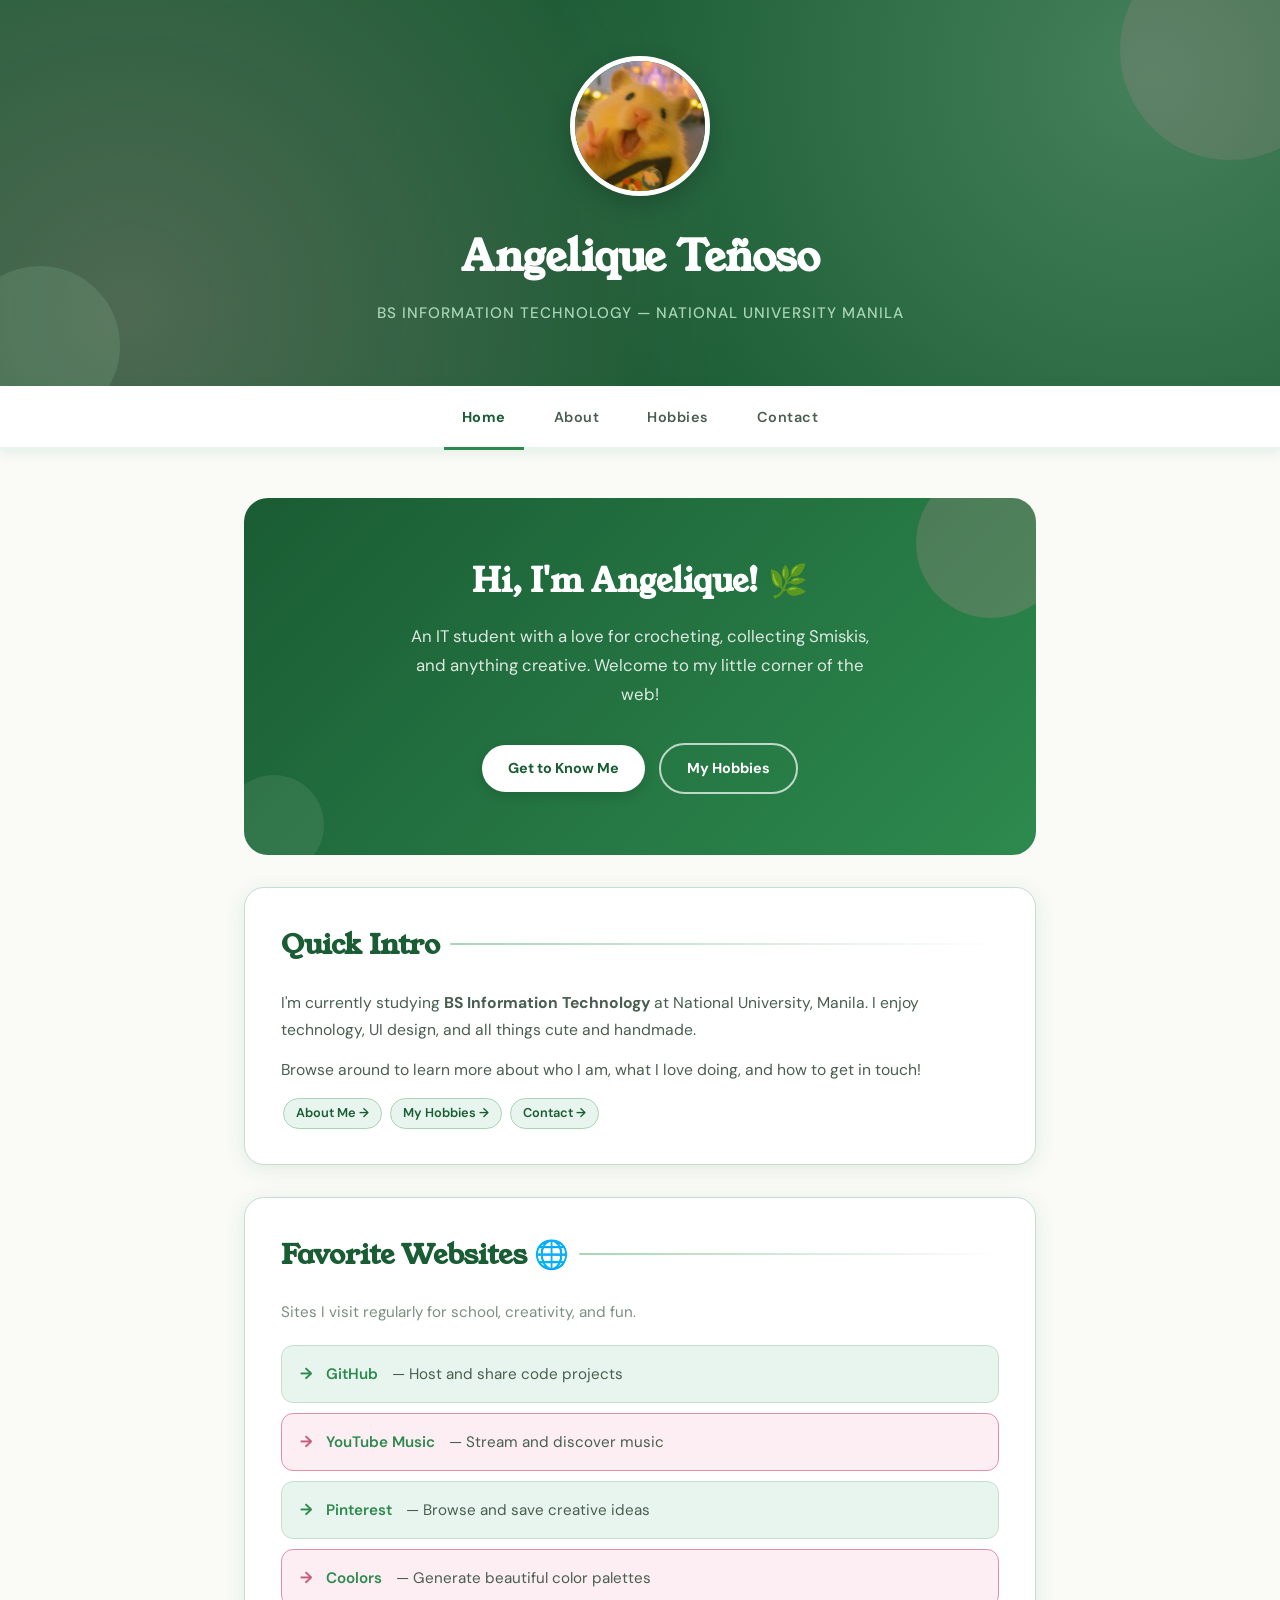
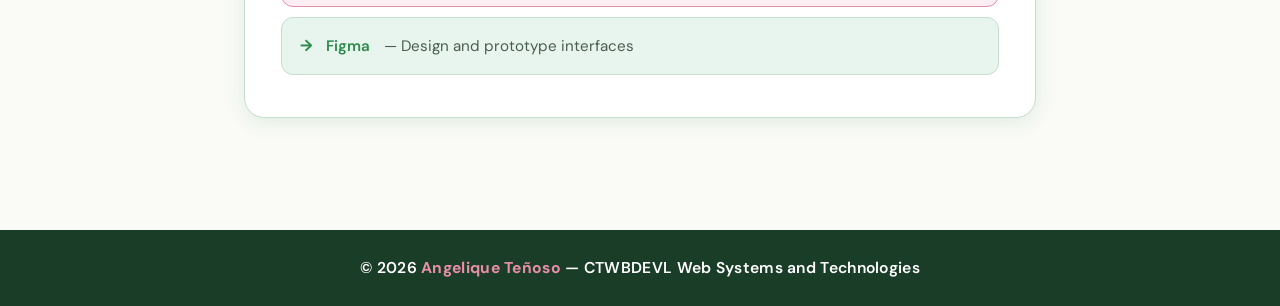
==== index.html @ 9c68dbc4 "Week 3 lab" ====
<!DOCTYPE html>
<html lang="en">
<head>
  <meta charset="UTF-8" />
  <meta name="viewport" content="width=device-width, initial-scale=1.0" />
  <title>Angelique Teñoso</title>
  <link rel="stylesheet" href="style.css" />
</head>
<body>

  <header>
    <img src="cuteee.jpg" alt="Profile photo of Angelique Teñoso" />
    <h1>Angelique Teñoso</h1>
    <p>BS Information Technology &mdash; National University Manila</p>
  </header>

  <nav>
    <a href="index.html" class="active">Home</a>
    <a href="about.html">About</a>
    <a href="hobbies.html">Hobbies</a>
    <a href="contact.html">Contact</a>
  </nav>

  <main>

    <section class="hero">
      <h2>Hi, I'm Angelique! 🌿</h2>
      <p>An IT student with a love for crocheting, collecting Smiskis, and anything creative. Welcome to my little corner of the web!</p>
      <a href="about.html" class="btn">Get to Know Me</a>
      <a href="hobbies.html" class="btn outline">My Hobbies</a>
    </section>

    <section class="card">
      <h2>Quick Intro</h2>
      <p>I'm currently studying <strong>BS Information Technology</strong> at National University, Manila. I enjoy technology, UI design, and all things cute and handmade.</p>
      <p>Browse around to learn more about who I am, what I love doing, and how to get in touch!</p>
      <a href="about.html" class="tag">About Me →</a>
      <a href="hobbies.html" class="tag">My Hobbies →</a>
      <a href="contact.html" class="tag">Contact →</a>
    </section>

    <section class="card">
      <h2>Favorite Websites 🌐</h2>
      <p class="section-intro">Sites I visit regularly for school, creativity, and fun.</p>
      <ul class="site-list">
        <li><a href="https://www.github.com" target="_blank">GitHub</a> &mdash; Host and share code projects</li>
        <li><a href="https://music.youtube.com" target="_blank">YouTube Music</a> &mdash; Stream and discover music</li>
        <li><a href="https://www.pinterest.com" target="_blank">Pinterest</a> &mdash; Browse and save creative ideas</li>
        <li><a href="https://coolors.co" target="_blank">Coolors</a> &mdash; Generate beautiful color palettes</li>
        <li><a href="https://www.figma.com" target="_blank">Figma</a> &mdash; Design and prototype interfaces</li>
      </ul>
    </section>

  </main>

  <footer>
    <p>&copy; 2026 <span>Angelique Teñoso</span> &mdash; CTWBDEVL Web Systems and Technologies</p>
  </footer>

</body>
</html>
---- style.css ----
@import url('https://fonts.googleapis.com/css2?family=DM+Sans:wght@300;400;500;600;700&family=Young+Serif&display=swap');

:root {
  --green:        #2d8a4e;
  --green-dark:   #1a5c34;
  --green-light:  #e8f5ee;
  --green-mid:    #a8d5b5;
  --pink:         #e88fa8;
  --pink-light:   #fceef3;
  --pink-dark:    #c45c7a;
  --cream:        #fafaf7;
  --white:        #ffffff;
  --text:         #1e2a22;
  --text-mid:     #4a5e50;
  --text-light:   #7a9080;
  --border:       #c5dece;
  --shadow:       rgba(45, 138, 78, 0.12);
}

* { margin: 0; padding: 0; box-sizing: border-box; }
html { scroll-behavior: smooth; }

body {
  font-family: 'DM Sans', sans-serif;
  background-color: var(--cream);
  color: var(--text);
  line-height: 1.75;
  font-size: 16px;
}

header {
  background-color: var(--green-dark);
  background-image:
    radial-gradient(circle at 10% 80%, rgba(232,143,168,0.25) 0%, transparent 50%),
    radial-gradient(circle at 90% 20%, rgba(168,213,181,0.3) 0%, transparent 50%);
  text-align: center;
  padding: 56px 24px 48px;
  position: relative;
  overflow: hidden;
}

header::before {
  content: '';
  position: absolute;
  top: -60px; right: -60px;
  width: 220px; height: 220px;
  border-radius: 50%;
  background: rgba(232,143,168,0.15);
}

header::after {
  content: '';
  position: absolute;
  bottom: -40px; left: -40px;
  width: 160px; height: 160px;
  border-radius: 50%;
  background: rgba(168,213,181,0.15);
}

header img {
  width: 140px;
  height: 140px;
  border-radius: 50%;
  object-fit: cover;
  border: 5px solid var(--white);
  box-shadow: 0 8px 24px rgba(0,0,0,0.2);
  margin-bottom: 16px;
  position: relative;
  z-index: 1;
}

header h1 {
  font-family: 'Young Serif', serif;
  font-size: 2.6rem;
  color: var(--white);
  letter-spacing: -0.5px;
  position: relative;
  z-index: 1;
}

header p {
  font-size: 0.95rem;
  color: var(--green-mid);
  font-weight: 500;
  letter-spacing: 1px;
  text-transform: uppercase;
  margin-top: 6px;
  position: relative;
  z-index: 1;
}

nav {
  background-color: var(--white);
  border-bottom: 3px solid var(--green-light);
  text-align: center;
  padding: 0 24px;
  position: sticky;
  top: 0;
  z-index: 100;
  box-shadow: 0 2px 12px var(--shadow);
}

nav a {
  color: var(--text-mid);
  text-decoration: none;
  font-weight: 600;
  font-size: 0.9rem;
  letter-spacing: 0.5px;
  margin: 0 4px;
  padding: 16px 18px;
  display: inline-block;
  border-bottom: 3px solid transparent;
  transition: color 0.2s, border-color 0.2s;
  position: relative;
  top: 3px;
}

nav a:hover {
  color: var(--green);
  border-bottom-color: var(--pink);
}

nav a.active {
  color: var(--green-dark);
  border-bottom-color: var(--green);
  font-weight: 700;
}

main {
  max-width: 840px;
  margin: 0 auto;
  padding: 48px 24px 80px;
}

h2 {
  font-family: 'Young Serif', serif;
  font-size: 1.75rem;
  color: var(--green-dark);
  margin-bottom: 20px;
  display: flex;
  align-items: center;
  gap: 10px;
}

h2::after {
  content: '';
  flex: 1;
  height: 2px;
  background: linear-gradient(to right, var(--green-mid), transparent);
  border-radius: 2px;
}

h3 {
  font-family: 'Young Serif', serif;
  font-size: 1.1rem;
  color: var(--green-dark);
  margin-bottom: 8px;
}

.card {
  background: var(--white);
  border: 1px solid var(--border);
  border-radius: 20px;
  padding: 32px 36px;
  margin-bottom: 32px;
  box-shadow: 0 4px 20px var(--shadow);
  transition: box-shadow 0.2s;
}

.card:hover {
  box-shadow: 0 8px 32px rgba(45,138,78,0.18);
}

.hero {
  background: linear-gradient(135deg, var(--green-dark) 0%, var(--green) 100%);
  border-radius: 24px;
  padding: 56px 40px;
  text-align: center;
  margin-bottom: 32px;
  position: relative;
  overflow: hidden;
}

.hero::before {
  content: '';
  position: absolute;
  top: -30px; right: -30px;
  width: 150px; height: 150px;
  border-radius: 50%;
  background: rgba(232,143,168,0.2);
}

.hero::after {
  content: '';
  position: absolute;
  bottom: -20px; left: -20px;
  width: 100px; height: 100px;
  border-radius: 50%;
  background: rgba(255,255,255,0.08);
}

.hero h2 {
  font-size: 2rem;
  color: var(--white);
  display: block;
  margin-bottom: 12px;
}

.hero h2::after { display: none; }

.hero p {
  color: rgba(255,255,255,0.85);
  font-size: 1.05rem;
  max-width: 480px;
  margin: 0 auto 28px;
}

.btn {
  display: inline-block;
  background-color: var(--white);
  color: var(--green-dark);
  padding: 11px 26px;
  border-radius: 50px;
  font-weight: 700;
  font-size: 0.9rem;
  text-decoration: none;
  margin: 5px;
  transition: transform 0.15s, box-shadow 0.15s;
  box-shadow: 0 4px 12px rgba(0,0,0,0.12);
}

.btn:hover {
  transform: translateY(-2px);
  box-shadow: 0 6px 18px rgba(0,0,0,0.18);
  text-decoration: none;
  color: var(--green-dark);
}

.btn.outline {
  background-color: transparent;
  color: var(--white);
  border: 2px solid rgba(255,255,255,0.7);
  box-shadow: none;
}

.btn.outline:hover {
  background-color: rgba(255,255,255,0.15);
  color: var(--white);
}

p {
  margin-bottom: 12px;
  color: var(--text-mid);
  font-size: 0.98rem;
}

a {
  color: var(--green);
  font-weight: 600;
  text-decoration: none;
}

a:hover {
  color: var(--pink-dark);
  text-decoration: underline;
}

.hobby-grid {
  display: grid;
  grid-template-columns: repeat(auto-fill, minmax(160px, 1fr));
  gap: 12px;
  list-style: none;
  padding: 0;
}

.hobby-grid li {
  background: var(--green-light);
  border: 1.5px solid var(--green-mid);
  border-radius: 14px;
  padding: 14px 12px;
  text-align: center;
  font-weight: 600;
  color: var(--green-dark);
  font-size: 0.9rem;
  margin: 0;
  transition: transform 0.15s, box-shadow 0.15s;
}

.hobby-grid li:hover {
  transform: translateY(-3px);
  box-shadow: 0 6px 16px var(--shadow);
}

.hobby-grid li:nth-child(even) {
  background: var(--pink-light);
  border-color: var(--pink);
  color: var(--pink-dark);
}

.site-list {
  list-style: none;
  padding: 0;
}

.site-list li {
  display: flex;
  align-items: center;
  gap: 14px;
  padding: 14px 18px;
  margin-bottom: 10px;
  background: var(--green-light);
  border-radius: 12px;
  border: 1px solid var(--border);
  transition: background 0.15s, transform 0.15s;
  font-size: 0.95rem;
  color: var(--text-mid);
}

.site-list li:hover {
  background: var(--green-mid);
  transform: translateX(4px);
}

.site-list li::before {
  content: '→';
  color: var(--green);
  font-weight: 700;
  font-size: 1rem;
  flex-shrink: 0;
}

.site-list li:nth-child(even) {
  background: var(--pink-light);
  border-color: var(--pink);
}

.site-list li:nth-child(even)::before {
  color: var(--pink-dark);
}

.site-list li:nth-child(even):hover {
  background: var(--pink);
}

.detail-row {
  display: flex;
  align-items: baseline;
  gap: 12px;
  padding: 12px 0;
  border-bottom: 1px solid var(--green-light);
  font-size: 0.96rem;
}

.detail-row:last-child {
  border-bottom: none;
}

.detail-label {
  font-weight: 700;
  color: var(--green-dark);
  min-width: 90px;
  font-size: 0.82rem;
  text-transform: uppercase;
  letter-spacing: 0.8px;
}

.contact-item {
  display: flex;
  align-items: center;
  gap: 14px;
  padding: 14px 0;
  border-bottom: 1px solid var(--green-light);
  font-size: 0.96rem;
}

.contact-item:last-child {
  border-bottom: none;
}

.contact-label {
  font-weight: 700;
  color: var(--green-dark);
  min-width: 90px;
  font-size: 0.82rem;
  text-transform: uppercase;
  letter-spacing: 0.8px;
}

.tag {
  display: inline-block;
  background: var(--green-light);
  color: var(--green-dark);
  border: 1px solid var(--green-mid);
  border-radius: 50px;
  padding: 3px 12px;
  font-size: 0.8rem;
  font-weight: 600;
  margin: 3px 2px;
}

.section-intro {
  color: var(--text-light);
  font-size: 0.95rem;
  margin-bottom: 20px;
}

footer {
  background-color: #1a3d28;
  color: #ffffff;
  text-align: center;
  padding: 24px 20px;
  font-size: 1rem;
  font-weight: 600;
  letter-spacing: 0.3px;
}

footer span {
  color: var(--pink);
  font-weight: 700;
}

@media (max-width: 600px) {
  header h1 { font-size: 1.9rem; }
  nav a { padding: 14px 12px; font-size: 0.85rem; margin: 0 2px; }
  main { padding: 32px 16px 60px; }
  .card { padding: 24px 20px; }
  .hero { padding: 40px 24px; }
  .hobby-grid { grid-template-columns: repeat(2, 1fr); }
}

footer p {
  color: #ffffff;
  margin-bottom: 0;
}
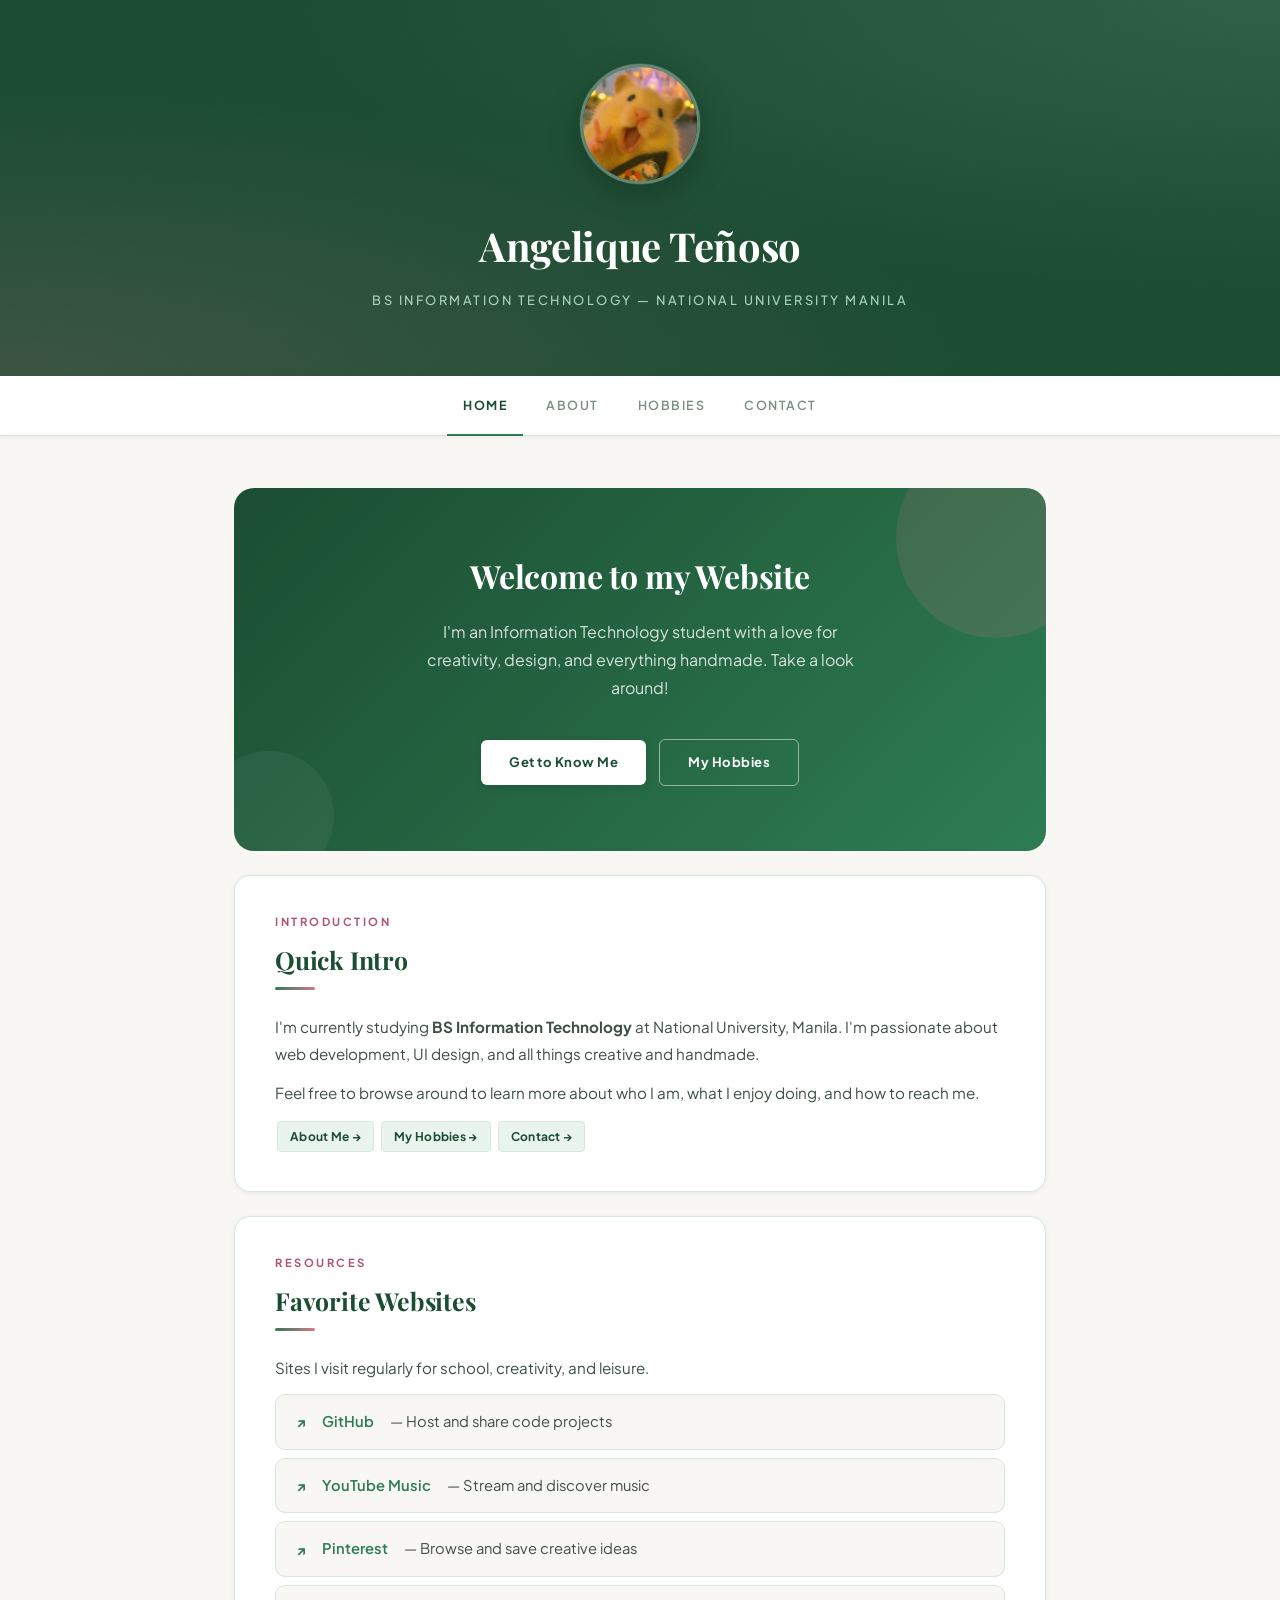
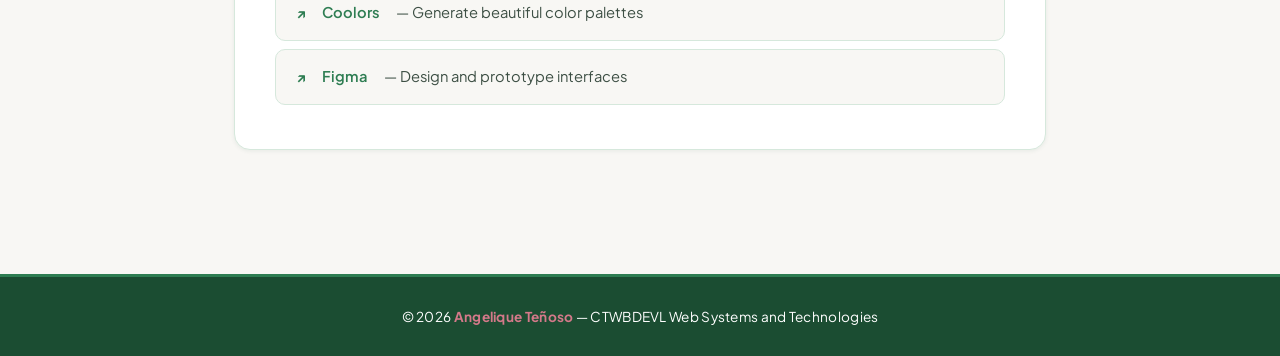
==== commit dcb92585: "Week 5 - Box Model Improvements" ====
--- a/index.html
+++ b/index.html
@@ -24,24 +24,28 @@
   <main>
 
     <section class="hero">
-      <h2>Hi, I'm Angelique! 🌿</h2>
-      <p>An IT student with a love for crocheting, collecting Smiskis, and anything creative. Welcome to my little corner of the web!</p>
+      <h2>Welcome to my Website</h2>
+      <p>I'm an Information Technology student with a love for creativity, design, and everything handmade. Take a look around!</p>
       <a href="about.html" class="btn">Get to Know Me</a>
       <a href="hobbies.html" class="btn outline">My Hobbies</a>
     </section>
 
     <section class="card">
+      <span class="section-eyebrow">Introduction</span>
       <h2>Quick Intro</h2>
-      <p>I'm currently studying <strong>BS Information Technology</strong> at National University, Manila. I enjoy technology, UI design, and all things cute and handmade.</p>
-      <p>Browse around to learn more about who I am, what I love doing, and how to get in touch!</p>
+      <div class="section-divider"></div>
+      <p>I'm currently studying <strong>BS Information Technology</strong> at National University, Manila. I'm passionate about web development, UI design, and all things creative and handmade.</p>
+      <p>Feel free to browse around to learn more about who I am, what I enjoy doing, and how to reach me.</p>
       <a href="about.html" class="tag">About Me →</a>
       <a href="hobbies.html" class="tag">My Hobbies →</a>
       <a href="contact.html" class="tag">Contact →</a>
     </section>
 
     <section class="card">
-      <h2>Favorite Websites 🌐</h2>
-      <p class="section-intro">Sites I visit regularly for school, creativity, and fun.</p>
+      <span class="section-eyebrow">Resources</span>
+      <h2>Favorite Websites</h2>
+      <div class="section-divider"></div>
+      <p class="section-intro">Sites I visit regularly for school, creativity, and leisure.</p>
       <ul class="site-list">
         <li><a href="https://www.github.com" target="_blank">GitHub</a> &mdash; Host and share code projects</li>
         <li><a href="https://music.youtube.com" target="_blank">YouTube Music</a> &mdash; Stream and discover music</li>
--- a/style.css
+++ b/style.css
@@ -1,40 +1,49 @@
-@import url('https://fonts.googleapis.com/css2?family=DM+Sans:wght@300;400;500;600;700&family=Young+Serif&display=swap');
-
+/* ── GOOGLE FONTS ── */
+@import url('https://fonts.googleapis.com/css2?family=Plus+Jakarta+Sans:wght@300;400;500;600;700&family=Playfair+Display:wght@600;700&display=swap');
+
+/* ── VARIABLES ── */
 :root {
-  --green:        #2d8a4e;
-  --green-dark:   #1a5c34;
-  --green-light:  #e8f5ee;
-  --green-mid:    #a8d5b5;
-  --pink:         #e88fa8;
-  --pink-light:   #fceef3;
-  --pink-dark:    #c45c7a;
-  --cream:        #fafaf7;
+  --green:        #2e7d52;
+  --green-dark:   #1b4d32;
+  --green-light:  #eaf4ee;
+  --green-mid:    #a8d5b8;
+  --pink:         #d4798a;
+  --pink-light:   #fdf0f3;
+  --pink-dark:    #b05570;
+  --cream:        #f8f7f4;
   --white:        #ffffff;
-  --text:         #1e2a22;
-  --text-mid:     #4a5e50;
-  --text-light:   #7a9080;
-  --border:       #c5dece;
-  --shadow:       rgba(45, 138, 78, 0.12);
-}
-
+  --text:         #1a1f1c;
+  --text-mid:     #3d4f44;
+  --text-light:   #7a8f82;
+  --border:       #d6e8dc;
+  --shadow-sm:    0 1px 4px rgba(30,80,50,0.08);
+  --shadow-md:    0 4px 20px rgba(30,80,50,0.10);
+  --shadow-lg:    0 8px 40px rgba(30,80,50,0.13);
+}
+
+/* ── RESET ── */
 * { margin: 0; padding: 0; box-sizing: border-box; }
 html { scroll-behavior: smooth; }
 
+/* ── BASE ── */
 body {
-  font-family: 'DM Sans', sans-serif;
+  font-family: 'Plus Jakarta Sans', sans-serif;
   background-color: var(--cream);
   color: var(--text);
   line-height: 1.75;
-  font-size: 16px;
-}
-
+  font-size: 15px;
+}
+
+/* ══════════════════════════════
+   HEADER
+══════════════════════════════ */
 header {
   background-color: var(--green-dark);
   background-image:
-    radial-gradient(circle at 10% 80%, rgba(232,143,168,0.25) 0%, transparent 50%),
-    radial-gradient(circle at 90% 20%, rgba(168,213,181,0.3) 0%, transparent 50%);
+    radial-gradient(ellipse at 0% 100%, rgba(212,121,138,0.18) 0%, transparent 55%),
+    radial-gradient(ellipse at 100% 0%, rgba(168,213,184,0.15) 0%, transparent 55%);
+  padding: 64px 24px 52px;
   text-align: center;
-  padding: 56px 24px 48px;
   position: relative;
   overflow: hidden;
 }
@@ -42,82 +51,83 @@
 header::before {
   content: '';
   position: absolute;
-  top: -60px; right: -60px;
-  width: 220px; height: 220px;
-  border-radius: 50%;
-  background: rgba(232,143,168,0.15);
-}
-
-header::after {
-  content: '';
-  position: absolute;
-  bottom: -40px; left: -40px;
-  width: 160px; height: 160px;
-  border-radius: 50%;
-  background: rgba(168,213,181,0.15);
+  inset: 0;
+  background: repeating-linear-gradient(
+    -45deg,
+    transparent,
+    transparent 40px,
+    rgba(255,255,255,0.015) 40px,
+    rgba(255,255,255,0.015) 41px
+  );
 }
 
 header img {
-  width: 140px;
-  height: 140px;
+  width: 120px;
+  height: 120px;
   border-radius: 50%;
   object-fit: cover;
-  border: 5px solid var(--white);
-  box-shadow: 0 8px 24px rgba(0,0,0,0.2);
-  margin-bottom: 16px;
-  position: relative;
-  z-index: 1;
+  border: 3px solid rgba(255,255,255,0.3);
+  outline: 1px solid rgba(255,255,255,0.1);
+  margin-bottom: 20px;
+  position: relative;
+  z-index: 1;
+  box-shadow: 0 8px 32px rgba(0,0,0,0.25);
 }
 
 header h1 {
-  font-family: 'Young Serif', serif;
-  font-size: 2.6rem;
+  font-family: 'Playfair Display', serif;
+  font-size: 2.5rem;
   color: var(--white);
-  letter-spacing: -0.5px;
-  position: relative;
-  z-index: 1;
+  letter-spacing: -0.3px;
+  position: relative;
+  z-index: 1;
+  font-weight: 700;
 }
 
 header p {
-  font-size: 0.95rem;
+  font-size: 0.8rem;
   color: var(--green-mid);
   font-weight: 500;
-  letter-spacing: 1px;
+  letter-spacing: 2.5px;
   text-transform: uppercase;
-  margin-top: 6px;
-  position: relative;
-  z-index: 1;
-}
-
+  margin-top: 8px;
+  position: relative;
+  z-index: 1;
+}
+
+/* ══════════════════════════════
+   NAV
+══════════════════════════════ */
 nav {
   background-color: var(--white);
-  border-bottom: 3px solid var(--green-light);
+  border-bottom: 1px solid var(--border);
   text-align: center;
   padding: 0 24px;
   position: sticky;
   top: 0;
   z-index: 100;
-  box-shadow: 0 2px 12px var(--shadow);
+  box-shadow: var(--shadow-sm);
 }
 
 nav a {
-  color: var(--text-mid);
+  color: var(--text-light);
   text-decoration: none;
   font-weight: 600;
-  font-size: 0.9rem;
-  letter-spacing: 0.5px;
-  margin: 0 4px;
-  padding: 16px 18px;
+  font-size: 0.78rem;
+  letter-spacing: 1.5px;
+  text-transform: uppercase;
+  margin: 0 2px;
+  padding: 18px 16px;
   display: inline-block;
-  border-bottom: 3px solid transparent;
+  border-bottom: 2px solid transparent;
   transition: color 0.2s, border-color 0.2s;
   position: relative;
-  top: 3px;
+  top: 1px;
 }
 
 nav a:hover {
   color: var(--green);
-  border-bottom-color: var(--pink);
+  border-bottom-color: var(--green-mid);
 }
 
 nav a.active {
@@ -126,57 +136,72 @@
   font-weight: 700;
 }
 
+/* ══════════════════════════════
+   MAIN
+══════════════════════════════ */
 main {
-  max-width: 840px;
+  max-width: 860px;
   margin: 0 auto;
-  padding: 48px 24px 80px;
-}
-
+  padding: 52px 24px 100px;
+}
+
+/* ══════════════════════════════
+   HEADINGS
+══════════════════════════════ */
 h2 {
-  font-family: 'Young Serif', serif;
-  font-size: 1.75rem;
-  color: var(--green-dark);
-  margin-bottom: 20px;
-  display: flex;
-  align-items: center;
-  gap: 10px;
-}
-
-h2::after {
-  content: '';
-  flex: 1;
-  height: 2px;
-  background: linear-gradient(to right, var(--green-mid), transparent);
+  font-family: 'Playfair Display', serif;
+  font-size: 1.55rem;
+  color: var(--green-dark);
+  margin-bottom: 6px;
+  font-weight: 700;
+  letter-spacing: -0.2px;
+}
+
+.section-eyebrow {
+  font-size: 0.7rem;
+  font-weight: 700;
+  letter-spacing: 2.5px;
+  text-transform: uppercase;
+  color: var(--pink-dark);
+  margin-bottom: 6px;
+  display: block;
+}
+
+.section-divider {
+  width: 40px;
+  height: 3px;
+  background: linear-gradient(to right, var(--green), var(--pink));
   border-radius: 2px;
-}
-
-h3 {
-  font-family: 'Young Serif', serif;
-  font-size: 1.1rem;
-  color: var(--green-dark);
-  margin-bottom: 8px;
-}
-
+  margin-bottom: 24px;
+}
+
+/* ══════════════════════════════
+   CARDS
+══════════════════════════════ */
 .card {
   background: var(--white);
   border: 1px solid var(--border);
-  border-radius: 20px;
-  padding: 32px 36px;
-  margin-bottom: 32px;
-  box-shadow: 0 4px 20px var(--shadow);
-  transition: box-shadow 0.2s;
+  border-radius: 16px;
+  padding: 36px 40px;
+  margin-bottom: 24px;
+  box-shadow: var(--shadow-sm);
+  transition: box-shadow 0.25s, transform 0.25s;
 }
 
 .card:hover {
-  box-shadow: 0 8px 32px rgba(45,138,78,0.18);
-}
-
+  box-shadow: var(--shadow-md);
+  transform: translateY(-2px);
+}
+
+/* ══════════════════════════════
+   HERO
+══════════════════════════════ */
 .hero {
   background: linear-gradient(135deg, var(--green-dark) 0%, var(--green) 100%);
-  border-radius: 24px;
-  padding: 56px 40px;
+  border-radius: 20px;
+  padding: 60px 48px;
   text-align: center;
-  margin-bottom: 32px;
+  margin-bottom: 24px;
   position: relative;
   overflow: hidden;
 }
@@ -184,54 +209,63 @@
 .hero::before {
   content: '';
   position: absolute;
-  top: -30px; right: -30px;
-  width: 150px; height: 150px;
+  top: -50px; right: -50px;
+  width: 200px; height: 200px;
   border-radius: 50%;
-  background: rgba(232,143,168,0.2);
+  background: rgba(212,121,138,0.15);
 }
 
 .hero::after {
   content: '';
   position: absolute;
-  bottom: -20px; left: -20px;
-  width: 100px; height: 100px;
+  bottom: -30px; left: -30px;
+  width: 130px; height: 130px;
   border-radius: 50%;
-  background: rgba(255,255,255,0.08);
+  background: rgba(255,255,255,0.05);
 }
 
 .hero h2 {
   font-size: 2rem;
   color: var(--white);
   display: block;
-  margin-bottom: 12px;
-}
-
-.hero h2::after { display: none; }
+  margin-bottom: 14px;
+  position: relative;
+  z-index: 1;
+}
 
 .hero p {
-  color: rgba(255,255,255,0.85);
-  font-size: 1.05rem;
-  max-width: 480px;
-  margin: 0 auto 28px;
-}
-
+  color: rgba(255,255,255,0.82);
+  font-size: 1rem;
+  max-width: 460px;
+  margin: 0 auto 32px;
+  position: relative;
+  z-index: 1;
+  font-weight: 400;
+}
+
+/* ══════════════════════════════
+   BUTTONS
+══════════════════════════════ */
 .btn {
   display: inline-block;
   background-color: var(--white);
   color: var(--green-dark);
-  padding: 11px 26px;
-  border-radius: 50px;
-  font-weight: 700;
-  font-size: 0.9rem;
+  padding: 11px 28px;
+  border-radius: 6px;
+  font-weight: 700;
+  font-size: 0.82rem;
+  letter-spacing: 0.5px;
   text-decoration: none;
   margin: 5px;
-  transition: transform 0.15s, box-shadow 0.15s;
-  box-shadow: 0 4px 12px rgba(0,0,0,0.12);
+  transition: transform 0.15s, box-shadow 0.15s, background 0.15s;
+  box-shadow: 0 2px 8px rgba(0,0,0,0.12);
+  position: relative;
+  z-index: 1;
 }
 
 .btn:hover {
   transform: translateY(-2px);
-  box-shadow: 0 6px 18px rgba(0,0,0,0.18);
+  box-shadow: 0 6px 20px rgba(0,0,0,0.18);
   text-decoration: none;
   color: var(--green-dark);
 }
@@ -239,21 +273,29 @@
 .btn.outline {
   background-color: transparent;
   color: var(--white);
-  border: 2px solid rgba(255,255,255,0.7);
+  border: 1.5px solid rgba(255,255,255,0.5);
   box-shadow: none;
 }
 
 .btn.outline:hover {
-  background-color: rgba(255,255,255,0.15);
+  background-color: rgba(255,255,255,0.12);
   color: var(--white);
-}
-
+  border-color: rgba(255,255,255,0.8);
+}
+
+/* ══════════════════════════════
+   PARAGRAPHS
+══════════════════════════════ */
 p {
   margin-bottom: 12px;
   color: var(--text-mid);
-  font-size: 0.98rem;
-}
-
+  font-size: 0.95rem;
+  font-weight: 400;
+}
+
+/* ══════════════════════════════
+   LINKS
+══════════════════════════════ */
 a {
   color: var(--green);
   font-weight: 600;
@@ -265,153 +307,154 @@
   text-decoration: underline;
 }
 
+/* ══════════════════════════════
+   HOBBY GRID
+══════════════════════════════ */
 .hobby-grid {
   display: grid;
-  grid-template-columns: repeat(auto-fill, minmax(160px, 1fr));
-  gap: 12px;
+  grid-template-columns: repeat(auto-fill, minmax(155px, 1fr));
+  gap: 10px;
   list-style: none;
   padding: 0;
+  margin-top: 4px;
 }
 
 .hobby-grid li {
   background: var(--green-light);
-  border: 1.5px solid var(--green-mid);
-  border-radius: 14px;
+  border: 1px solid var(--border);
+  border-radius: 10px;
   padding: 14px 12px;
   text-align: center;
   font-weight: 600;
   color: var(--green-dark);
-  font-size: 0.9rem;
+  font-size: 0.88rem;
   margin: 0;
   transition: transform 0.15s, box-shadow 0.15s;
 }
 
 .hobby-grid li:hover {
   transform: translateY(-3px);
-  box-shadow: 0 6px 16px var(--shadow);
-}
-
-.hobby-grid li:nth-child(even) {
-  background: var(--pink-light);
-  border-color: var(--pink);
-  color: var(--pink-dark);
+  box-shadow: var(--shadow-md);
 }
 
 .site-list {
   list-style: none;
   padding: 0;
+  margin-top: 4px;
 }
 
 .site-list li {
   display: flex;
   align-items: center;
-  gap: 14px;
-  padding: 14px 18px;
-  margin-bottom: 10px;
+  gap: 16px;
+  padding: 14px 20px;
+  margin-bottom: 8px;
+  background: var(--cream);
+  border: 1px solid var(--border);
+  border-radius: 10px;
+  font-size: 0.92rem;
+  color: var(--text-mid);
+  transition: background 0.15s, border-color 0.15s, transform 0.15s;
+}
+
+.site-list li:hover {
   background: var(--green-light);
-  border-radius: 12px;
-  border: 1px solid var(--border);
-  transition: background 0.15s, transform 0.15s;
-  font-size: 0.95rem;
-  color: var(--text-mid);
-}
-
-.site-list li:hover {
-  background: var(--green-mid);
+  border-color: var(--green-mid);
   transform: translateX(4px);
 }
 
 .site-list li::before {
-  content: '→';
+  content: '↗';
   color: var(--green);
   font-weight: 700;
-  font-size: 1rem;
+  font-size: 0.9rem;
   flex-shrink: 0;
-}
-
-.site-list li:nth-child(even) {
-  background: var(--pink-light);
-  border-color: var(--pink);
-}
-
-.site-list li:nth-child(even)::before {
-  color: var(--pink-dark);
-}
-
-.site-list li:nth-child(even):hover {
-  background: var(--pink);
 }
 
 .detail-row {
   display: flex;
   align-items: baseline;
-  gap: 12px;
-  padding: 12px 0;
+  gap: 16px;
+  padding: 13px 0;
   border-bottom: 1px solid var(--green-light);
-  font-size: 0.96rem;
-}
-
-.detail-row:last-child {
-  border-bottom: none;
-}
+  font-size: 0.93rem;
+}
+
+.detail-row:last-child { border-bottom: none; }
 
 .detail-label {
   font-weight: 700;
-  color: var(--green-dark);
-  min-width: 90px;
-  font-size: 0.82rem;
+  color: var(--text-light);
+  min-width: 96px;
+  font-size: 0.72rem;
   text-transform: uppercase;
-  letter-spacing: 0.8px;
+  letter-spacing: 1.2px;
+  flex-shrink: 0;
 }
 
 .contact-item {
   display: flex;
   align-items: center;
-  gap: 14px;
+  gap: 16px;
   padding: 14px 0;
   border-bottom: 1px solid var(--green-light);
-  font-size: 0.96rem;
-}
-
-.contact-item:last-child {
-  border-bottom: none;
-}
+  font-size: 0.93rem;
+}
+
+.contact-item:last-child { border-bottom: none; }
 
 .contact-label {
   font-weight: 700;
-  color: var(--green-dark);
-  min-width: 90px;
-  font-size: 0.82rem;
+  color: var(--text-light);
+  min-width: 96px;
+  font-size: 0.72rem;
   text-transform: uppercase;
-  letter-spacing: 0.8px;
+  letter-spacing: 1.2px;
+  flex-shrink: 0;
 }
 
 .tag {
   display: inline-block;
   background: var(--green-light);
   color: var(--green-dark);
-  border: 1px solid var(--green-mid);
-  border-radius: 50px;
-  padding: 3px 12px;
-  font-size: 0.8rem;
-  font-weight: 600;
+  border: 1px solid var(--border);
+  border-radius: 4px;
+  padding: 4px 12px;
+  font-size: 0.75rem;
+  font-weight: 700;
   margin: 3px 2px;
-}
-
+  letter-spacing: 0.3px;
+  transition: background 0.15s;
+}
+
+.tag:hover {
+  background: var(--green-mid);
+  text-decoration: none;
+  color: var(--green-dark);
+}
+/
 .section-intro {
   color: var(--text-light);
-  font-size: 0.95rem;
+  font-size: 0.9rem;
   margin-bottom: 20px;
+  margin-top: -8px;
 }
 
 footer {
-  background-color: #1a3d28;
+  background-color: var(--green-dark);
   color: #ffffff;
   text-align: center;
-  padding: 24px 20px;
-  font-size: 1rem;
-  font-weight: 600;
+  padding: 28px 24px;
+  font-size: 0.85rem;
+  font-weight: 500;
   letter-spacing: 0.3px;
+  border-top: 3px solid var(--green);
+}
+
+footer p {
+  color: #ffffff;
+  margin-bottom: 0;
+  font-size: 0.85rem;
 }
 
 footer span {
@@ -421,14 +464,11 @@
 
 @media (max-width: 600px) {
   header h1 { font-size: 1.9rem; }
-  nav a { padding: 14px 12px; font-size: 0.85rem; margin: 0 2px; }
+  nav a { padding: 14px 10px; font-size: 0.72rem; }
   main { padding: 32px 16px 60px; }
   .card { padding: 24px 20px; }
   .hero { padding: 40px 24px; }
   .hobby-grid { grid-template-columns: repeat(2, 1fr); }
-}
-
-footer p {
-  color: #ffffff;
-  margin-bottom: 0;
+  .detail-row, .contact-item { flex-direction: column; gap: 4px; }
+  .detail-label, .contact-label { min-width: unset; }
 }
